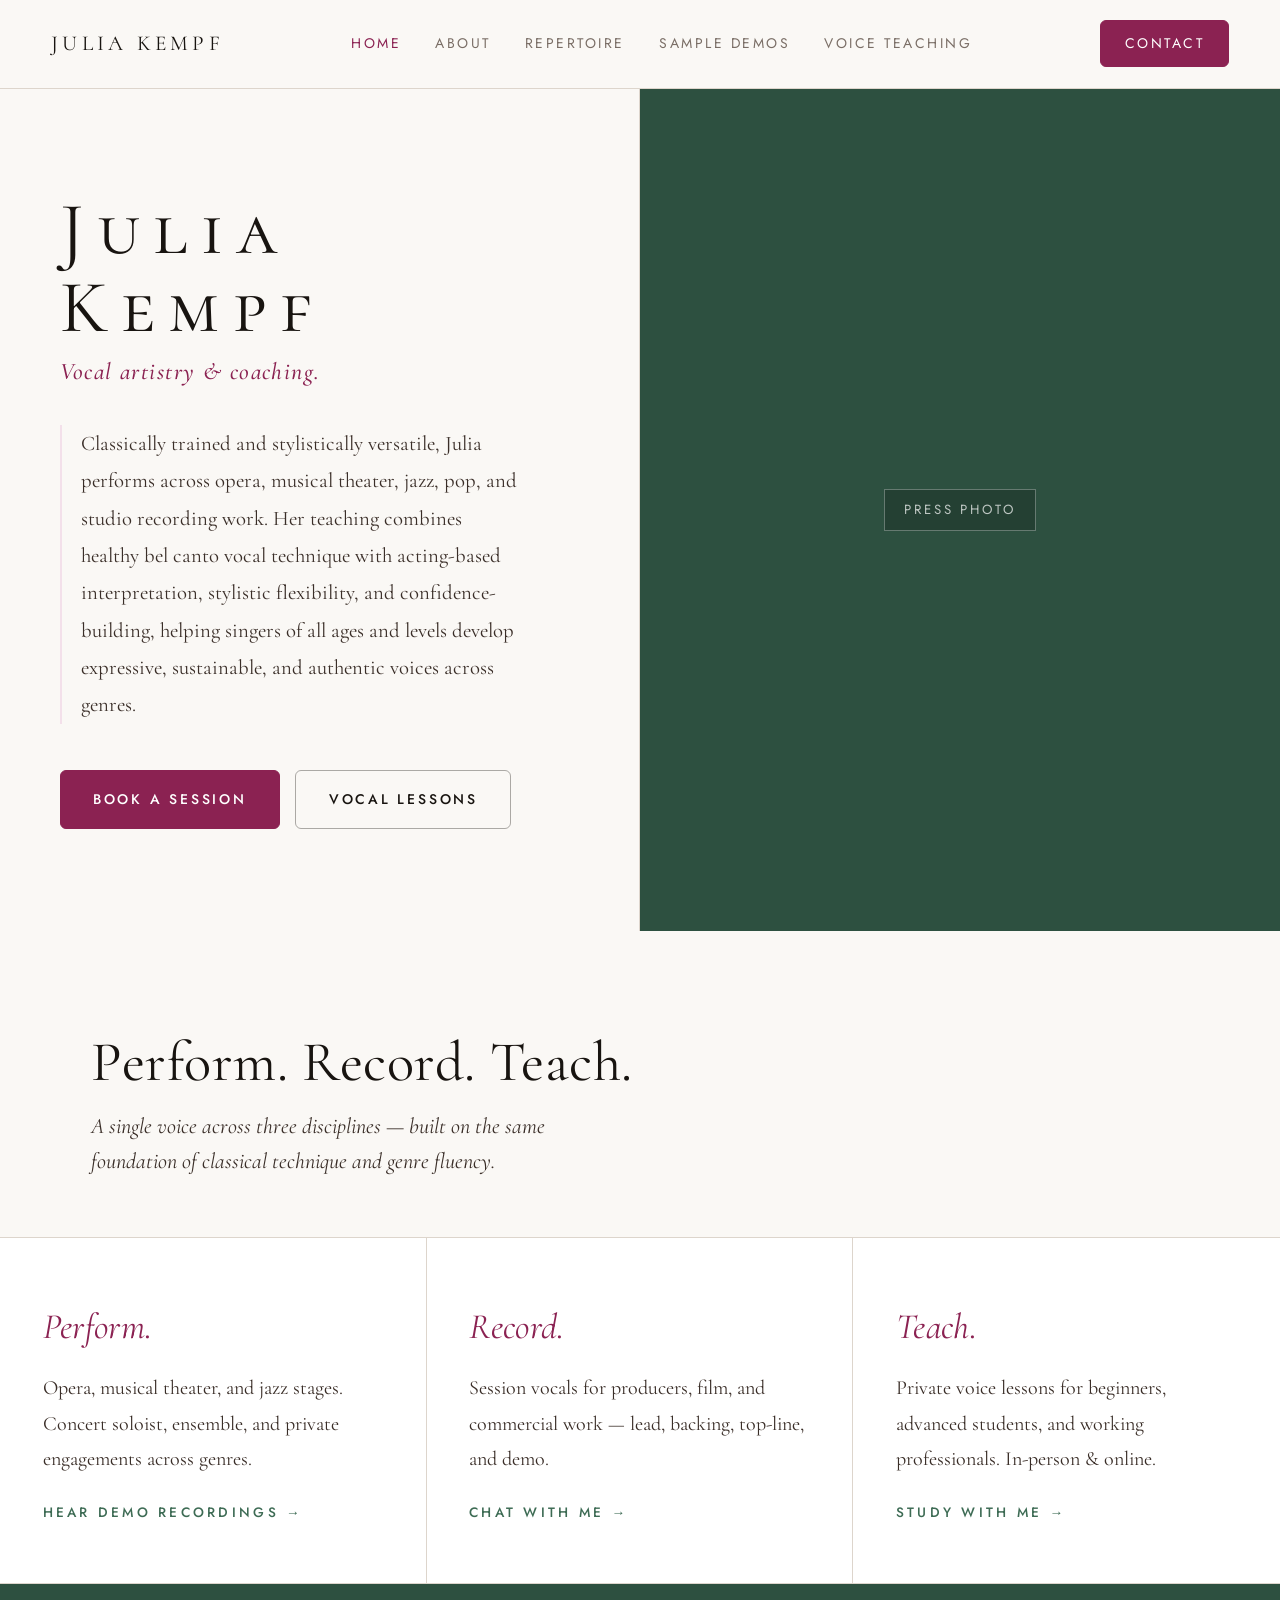
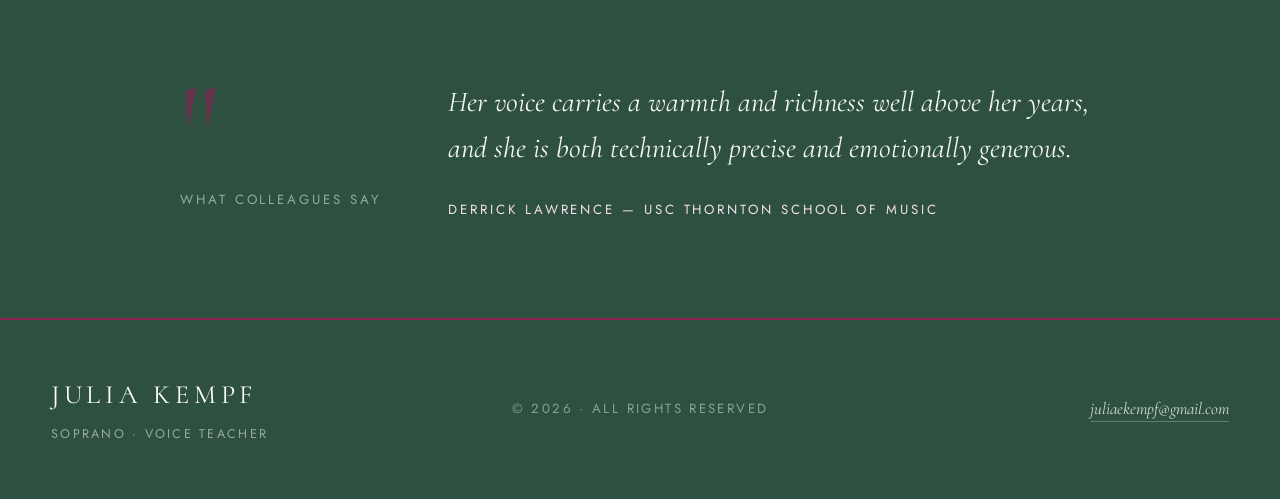
==== index.html @ 900e823c "Initial commit: Julia Kempf site Static HTML site for Julia Kempf (soprano & voice teacher). - 7 pag" ====
<!doctype html>
<html lang="en">
<head>
<meta charset="utf-8" />
<meta name="viewport" content="width=device-width,initial-scale=1" />
<title>Julia Kempf — Soprano &amp; Voice Teacher</title>
<link rel="preconnect" href="https://fonts.googleapis.com">
<link rel="preconnect" href="https://fonts.gstatic.com" crossorigin>
<link href="https://fonts.googleapis.com/css2?family=Cormorant+Garamond:ital,wght@0,300;0,400;0,500;1,300;1,400;1,500&family=Cormorant+SC:wght@300;400;500&family=Jost:wght@200;300;400&display=swap" rel="stylesheet">
<link rel="stylesheet" href="styles.css">
</head>
<body>

<nav class="top">
  <a class="mark" href="index.html">Julia Kempf</a>
  <ul>
    <li><a href="index.html" class="active">Home</a></li>
    <li><a href="about.html">About</a></li>
    <li><a href="repertoire.html">Repertoire</a></li>
    <li><a href="demos.html">Sample demos</a></li>
    <li><a href="teaching.html">Voice Teaching</a></li>
  </ul>
  <a class="cta" href="contact.html">Contact</a>
</nav>

<section class="hero" style="padding:0">
  <div class="words">
    <h1>Julia Kempf</h1>
    <div class="subrole">Vocal artistry &amp; coaching.</div>
    <p class="lede">Classically trained and stylistically versatile, Julia performs across opera, musical theater, jazz, pop, and studio recording work. Her teaching combines healthy bel canto vocal technique with acting-based interpretation, stylistic flexibility, and confidence-building, helping singers of all ages and levels develop expressive, sustainable, and authentic voices across genres.</p>
    <div class="hero-ctas">
      <a href="contact.html" class="btn solid">Book a Session</a>
      <a href="teaching.html" class="btn ghost">Vocal Lessons</a>
    </div>
  </div>
  <div class="photo"><span class="label">Press photo</span></div>
</section>

<section class="services">
  <div class="section-head">
    <h2>Perform. Record. Teach.</h2>
    <p class="section-sub">A single voice across three disciplines — built on the same foundation of classical technique and genre fluency.</p>
  </div>
  <div class="grid">
    <a class="col" href="demos.html">
      <div>
        <h3><em>Perform.</em></h3>
        <p>Opera, musical theater, and jazz stages. Concert soloist, ensemble, and private engagements across genres.</p>
      </div>
      <span class="more">Hear demo recordings →</span>
    </a>
    <a class="col" href="contact.html">
      <div>
        <h3><em>Record.</em></h3>
        <p>Session vocals for producers, film, and commercial work — lead, backing, top-line, and demo.</p>
      </div>
      <span class="more">Chat with me →</span>
    </a>
    <a class="col" href="teaching.html">
      <div>
        <h3><em>Teach.</em></h3>
        <p>Private voice lessons for beginners, advanced students, and working professionals. In-person &amp; online.</p>
      </div>
      <span class="more">Study with me →</span>
    </a>
  </div>
</section>

<section class="quote-band">
  <div class="inner">
    <div><div class="mark">"</div><div class="attr-lbl">What colleagues say</div></div>
    <div>
      <blockquote>Her voice carries a warmth and richness well above her years, and she is both technically precise and emotionally generous.</blockquote>
      <cite>Derrick Lawrence — USC Thornton School of Music</cite>
    </div>
  </div>
</section>

<footer class="site">
  <div>
    <div class="f-logo">Julia Kempf</div>
    <div class="f-tag">Soprano · Voice Teacher</div>
  </div>
  <div class="f-center">© 2026 · All Rights Reserved</div>
  <div class="f-right">
    <a href="mailto:juliaekempf@gmail.com">juliaekempf@gmail.com</a>
  </div>
</footer>

</body>
</html>
---- styles.css ----
/* ═══════════════════════════════════════════════════════════
   Julia Kempf — shared stylesheet
   Palette: warm cream + wine magenta + forest green
   Fonts:   Cormorant Garamond + Cormorant SC + Jost
   ═══════════════════════════════════════════════════════════ */
:root{
  --cream:        #FAF8F5;
  --cream-warm:   #F3EDE6;
  --cream-deep:   #EBE2D8;
  --ink:          #181410;
  --ink-soft:     #3A2E28;
  --muted:        #7A6E66;
  --border:       #DDD5CC;
  --magenta:      #8B2252;
  --magenta-dk:   #6A1840;
  --magenta-pale: #F3E0EA;
  --green:        #2D5040;
  --green-mid:    #3D6B54;
  --green-light:  #4E8A6A;
  --green-pale:   #E0EDE6;
  --serif:    'Cormorant Garamond', Georgia, serif;
  --serif-sc: 'Cormorant SC', Georgia, serif;
  --sans:     'Jost', sans-serif;
}
*{box-sizing:border-box;margin:0;padding:0}
html{scroll-behavior:smooth;font-size:17px}
html,body{
  background:var(--cream);color:var(--ink);
  font-family:var(--serif);font-weight:400;
  line-height:1.65;-webkit-font-smoothing:antialiased;
}
a{color:inherit;text-decoration:none}
img{max-width:100%;display:block}

/* ─── NAV ─── */
nav.top{
  position:sticky;top:0;z-index:20;
  display:flex;align-items:center;justify-content:space-between;
  padding:1.2rem 3rem;
  background:rgba(250,248,245,.97);backdrop-filter:blur(10px);
  border-bottom:1px solid var(--border);
}
nav.top .mark{
  font-family:var(--serif-sc);font-size:1.25rem;color:var(--ink);
  letter-spacing:.2em;font-weight:400;text-transform:uppercase;
}
nav.top ul{
  display:flex;gap:2rem;list-style:none;
  font-family:var(--sans);font-size:.82rem;letter-spacing:.18em;
  text-transform:uppercase;color:var(--muted);font-weight:400;
}
nav.top a{transition:color .2s}
nav.top a:hover,nav.top a.active{color:var(--magenta)}
nav.top .cta{
  color:#fff;background:var(--magenta);border:1px solid var(--magenta);
  padding:.65rem 1.4rem;border-radius:6px;transition:all .2s;
  font-family:var(--sans);font-size:.82rem;letter-spacing:.18em;
  text-transform:uppercase;font-weight:400;
}
nav.top .cta:hover{background:var(--magenta-dk);border-color:var(--magenta-dk)}

/* ─── SHARED ─── */
section{padding:6rem 3rem;scroll-margin-top:68px}
.section-head{margin-bottom:3.5rem;max-width:1100px}
.kicker{
  font-family:var(--sans);
  font-size:.8rem;letter-spacing:.28em;text-transform:uppercase;
  color:var(--green-mid);font-weight:500;margin-bottom:1.4rem;
  display:flex;align-items:center;gap:.85rem;
}
.kicker::before{content:"";width:32px;height:1px;background:var(--green-mid)}
h2{
  font-family:var(--serif);font-weight:400;
  font-size:clamp(2.4rem,4.4vw,3.5rem);line-height:1.05;letter-spacing:.01em;
  color:var(--ink);margin-bottom:1rem;
}
h2 em{font-style:italic;color:var(--magenta)}
.section-sub{
  font-family:var(--serif);font-style:italic;font-weight:400;
  font-size:1.3rem;color:var(--ink-soft);max-width:52ch;line-height:1.55;
}

.btn{
  display:inline-block;padding:1rem 1.9rem;
  font-family:var(--sans);font-size:.82rem;letter-spacing:.2em;
  text-transform:uppercase;font-weight:500;
  border-radius:6px;transition:all .2s;cursor:pointer;border:1px solid transparent;
}
.btn.solid{background:var(--magenta);color:#fff;border-color:var(--magenta)}
.btn.solid:hover{background:var(--magenta-dk);border-color:var(--magenta-dk)}
.btn.ghost{background:transparent;color:var(--ink);border-color:rgba(24,20,16,.35)}
.btn.ghost:hover{background:var(--ink);color:#fff;border-color:var(--ink)}
.btn.green{background:var(--green);color:#fff;border-color:var(--green)}
.btn.green:hover{background:var(--green-mid);border-color:var(--green-mid)}

/* ─── PAGE HEADER (sub-pages) ─── */
.page-header{
  padding:5rem 3rem 3.5rem;border-bottom:1px solid var(--border);
  background:var(--cream);
}
.page-header .inner{max-width:1200px;margin:0 auto}
.page-header.dark{
  background:var(--green);color:#fff;border-bottom:none;
}
.page-header.dark h2{color:#fff}
.page-header.dark h2 em{color:var(--magenta-pale)}
.page-header.dark .section-sub{color:rgba(255,255,255,.78)}
.page-header.dark .kicker{color:rgba(255,255,255,.7)}
.page-header.dark .kicker::before{background:rgba(255,255,255,.7)}

/* ─── HERO ─── */
.hero{
  min-height:calc(100vh - 64px);
  display:grid;grid-template-columns:1fr 1fr;padding:0;
}
.hero .words{
  padding:6rem 4.5rem 6rem 3.5rem;
  display:flex;flex-direction:column;justify-content:center;
  border-right:1px solid var(--border);
}
.words .kicker{color:var(--green-mid)}
.words .kicker::before{background:var(--green-mid)}
.words h1{
  font-family:var(--serif-sc);font-weight:400;
  font-size:clamp(3.2rem,5.8vw,5.5rem);line-height:1.05;
  letter-spacing:.18em;margin-bottom:.3rem;color:var(--ink);
}
.words .subrole{
  font-family:var(--serif);font-size:1.4rem;font-weight:500;
  color:var(--magenta);margin-bottom:2rem;font-style:italic;letter-spacing:.06em;
}
.words .lede{
  font-family:var(--serif);font-size:1.22rem;font-weight:400;
  color:var(--ink-soft);max-width:46ch;line-height:1.8;
  margin-bottom:2.75rem;
  padding-left:1.15rem;border-left:2px solid var(--magenta-pale);
}
.hero-ctas{display:flex;gap:.9rem;flex-wrap:wrap}
.hero .photo{
  position:relative;overflow:hidden;background:var(--green);
  display:flex;align-items:center;justify-content:center;
}
.hero .photo img{
  width:100%;height:100%;object-fit:cover;object-position:center top;display:block;
}
.hero .photo .label{
  font-family:var(--sans);font-size:.78rem;letter-spacing:.22em;
  text-transform:uppercase;font-weight:400;
  color:rgba(255,255,255,.7);padding:.55rem 1.1rem;
  border:1px solid rgba(255,255,255,.3);background:rgba(0,0,0,.2);
}

/* ─── SERVICES TEASER (home) ─── */
.services{padding:6rem 0 0;border-bottom:1px solid var(--border);background:var(--cream)}
.services .section-head{padding:0 3rem;max-width:1200px;margin-left:auto;margin-right:auto}
.services .grid{
  display:grid;grid-template-columns:repeat(3,1fr);gap:0;
  border-top:1px solid var(--border);background:#fff;
}
.services .col{
  padding:3.5rem 2.5rem;border-right:1px solid var(--border);
  transition:background .2s;cursor:pointer;
  display:flex;flex-direction:column;justify-content:space-between;min-height:240px;
}
.services .col:last-child{border-right:none}
.services .col:hover{background:var(--cream-warm)}
.services .col h3{
  font-family:var(--serif);font-size:2.1rem;color:var(--ink);
  margin-bottom:.8rem;font-weight:400;letter-spacing:.01em;
}
.services .col h3 em{font-style:italic;color:var(--magenta)}
.services .col p{
  font-family:var(--serif);font-size:1.18rem;font-weight:400;
  color:var(--ink-soft);line-height:1.75;margin-bottom:1.5rem;max-width:36ch;
}
.services .col .more{
  font-family:var(--sans);font-size:.8rem;letter-spacing:.24em;font-weight:500;
  text-transform:uppercase;color:var(--green-mid);
}

/* ─── QUOTE BAND (home) ─── */
.quote-band{
  background:var(--green);padding:5.5rem 3rem;
  border-top:1px solid rgba(45,80,64,.2);
  border-bottom:1px solid rgba(45,80,64,.2);
}
.quote-band .inner{
  max-width:920px;margin:0 auto;
  display:grid;grid-template-columns:auto 1fr;gap:4rem;align-items:center;
}
.quote-band .mark{
  font-family:var(--serif);font-size:8rem;line-height:.6;
  color:var(--magenta);opacity:.6;font-weight:400;
}
.quote-band .attr-lbl{
  font-family:var(--sans);font-size:.78rem;letter-spacing:.22em;
  text-transform:uppercase;color:rgba(255,255,255,.5);
  margin-top:1rem;font-weight:400;
}
.quote-band blockquote{
  font-family:var(--serif);font-style:italic;font-size:1.7rem;font-weight:400;
  line-height:1.6;color:rgba(255,255,255,.95);margin-bottom:1.4rem;
}
.quote-band cite{
  font-family:var(--sans);font-size:.78rem;letter-spacing:.22em;font-weight:400;
  text-transform:uppercase;color:var(--magenta-pale);font-style:normal;
}

/* ─── ABOUT ─── */
.about{background:var(--cream)}
.about .grid{
  display:grid;grid-template-columns:1fr 1.35fr;gap:5rem;
  align-items:start;max-width:1200px;margin:0 auto;
}
.about .portrait{
  aspect-ratio:3/4;overflow:hidden;border:1px solid var(--border);
  background:linear-gradient(180deg, var(--green) 0%, var(--magenta) 100%);
  position:relative;display:flex;align-items:center;justify-content:center;
}
.about .portrait img{width:100%;height:100%;object-fit:cover;object-position:center top}
.about .portrait .ph{
  font-family:var(--sans);font-size:.78rem;letter-spacing:.22em;text-transform:uppercase;
  color:rgba(255,255,255,.78);padding:.55rem 1.1rem;font-weight:400;
  border:1px solid rgba(255,255,255,.32);background:rgba(0,0,0,.18);
}
.about .bio p{
  font-family:var(--serif);font-size:1.25rem;font-weight:400;
  color:var(--ink-soft);margin-bottom:1.4rem;max-width:56ch;line-height:1.8;
}
.about .bio p em{font-style:italic;color:var(--ink-soft)}
.about .bio p:first-of-type::first-letter{
  font-family:var(--serif-sc);font-size:4rem;font-weight:400;line-height:.9;
  float:left;margin:.1em .14em -.05em 0;color:var(--magenta);
}
.credits{
  margin-top:2.2rem;padding-top:2rem;border-top:1px solid var(--border);
  display:grid;grid-template-columns:1fr 1fr;gap:1.2rem 2rem;
}
.credits div strong{
  display:block;font-family:var(--sans);font-size:.74rem;font-weight:500;
  letter-spacing:.22em;text-transform:uppercase;color:var(--green-mid);margin-bottom:.4rem;
}
.credits div{
  font-family:var(--serif);font-size:1.15rem;font-weight:400;color:var(--ink);line-height:1.6;
}

/* ─── REPERTOIRE (resume / document style) ─── */
.rep{
  background:var(--cream-warm);
  border-top:1px solid var(--border);
  border-bottom:1px solid var(--border);
}
.rep .resume{
  max-width:760px;margin:0 auto;
}
.rep-section{margin-bottom:3.5rem}
.rep-section:last-child{margin-bottom:0}
.rep-section h3{
  font-family:var(--serif-sc);font-size:1.2rem;letter-spacing:.22em;
  font-weight:400;text-transform:uppercase;color:var(--magenta);
  padding-bottom:.85rem;margin-bottom:1.4rem;
  border-bottom:1px solid var(--magenta-pale);
}
.rep-section ul{list-style:none}
.rep-section li{
  display:flex;justify-content:space-between;align-items:baseline;
  gap:2rem;padding:.55rem 0;
  font-family:var(--serif);font-weight:400;
}
.rep-section li strong{
  font-weight:500;color:var(--ink);font-size:1.2rem;letter-spacing:.005em;
}
.rep-section li em{
  font-style:italic;color:var(--muted);font-size:1.08rem;
  text-align:right;font-weight:400;
}

/* ─── LISTEN ─── */
.listen{background:#fff}
.listen .section-head{text-align:center;margin-left:auto;margin-right:auto}
.listen .section-head .kicker{justify-content:center}
.listen .section-head .kicker::before,
.listen .section-head .kicker::after{content:"";width:32px;height:1px;background:var(--green-mid)}
.listen .section-sub{margin-left:auto;margin-right:auto;text-align:center}
.demo-grid{
  display:grid;grid-template-columns:repeat(3,1fr);gap:1.5rem;
  max-width:1200px;margin:0 auto;
}
.demo{
  background:var(--cream);border:1px solid var(--border);
  transition:all .3s;display:flex;flex-direction:column;overflow:hidden;
}
.demo:hover{
  border-color:var(--magenta);transform:translateY(-3px);
  box-shadow:0 8px 32px rgba(139,34,82,.1);
}
.demo .thumb{
  aspect-ratio:16/10;position:relative;
  display:flex;align-items:center;justify-content:center;
}
.demo .thumb.t-opera   {background:linear-gradient(135deg,#2D1020 0%,#6B1840 100%)}
.demo .thumb.t-orat    {background:linear-gradient(135deg,#1A2D20 0%,#2D5040 100%)}
.demo .thumb.t-lieder  {background:linear-gradient(135deg,#2A1828 0%,#5A2248 100%)}
.demo .thumb.t-mt      {background:linear-gradient(135deg,#1E2C20 0%,#3D6B54 100%)}
.demo .thumb.t-jazz    {background:linear-gradient(135deg,#28101C 0%,#582038 100%)}
.demo .thumb.t-sacred  {background:linear-gradient(135deg,#162418 0%,#2D5040 100%)}
.demo .thumb.t-pop     {background:linear-gradient(135deg,#3A1830 0%,#8B2252 100%)}
.demo .thumb.t-session {background:linear-gradient(135deg,#1F2A22 0%,#4E8A6A 100%)}
.demo .play{
  width:56px;height:56px;border-radius:50%;background:var(--magenta);
  display:flex;align-items:center;justify-content:center;
  transition:transform .25s,background .2s;
}
.demo:hover .play{transform:scale(1.08);background:var(--magenta-dk)}
.demo .play::after{
  content:"";width:0;height:0;border-style:solid;
  border-width:8px 0 8px 13px;
  border-color:transparent transparent transparent #fff;margin-left:3px;
}
.demo .info{padding:1.35rem 1.5rem;border-top:1px solid var(--border)}
.demo .genre{
  font-family:var(--sans);font-size:.72rem;letter-spacing:.26em;font-weight:500;
  text-transform:uppercase;color:var(--green-mid);margin-bottom:.5rem;
}
.demo .title{
  font-family:var(--serif);font-size:1.28rem;font-weight:400;
  color:var(--ink);margin-bottom:.25rem;line-height:1.25;
}
.demo .meta{
  font-family:var(--serif);font-style:italic;font-weight:400;
  font-size:1rem;color:var(--muted);
}
.demo audio{width:100%;margin-top:.75rem;accent-color:var(--magenta)}

/* ─── TEACHING ─── */
.teaching{background:var(--magenta-pale);border-top:1px solid rgba(139,34,82,.12)}
.teaching .kicker{color:var(--magenta)}
.teaching .kicker::before{background:var(--magenta)}
.teaching h2 em{color:var(--green)}
.teaching .grid{
  display:grid;grid-template-columns:1.2fr 1fr;gap:4rem;
  align-items:start;max-width:1200px;margin:0 auto;
}
.teaching p{
  font-family:var(--serif);font-size:1.22rem;font-weight:400;
  color:var(--ink-soft);line-height:1.8;margin-bottom:1.3rem;max-width:52ch;
}
.teaching .bullets{list-style:none;margin:1.6rem 0 2.2rem;max-width:48ch}
.teaching .bullets li{
  padding:.85rem 0;border-top:1px solid rgba(139,34,82,.15);
  font-family:var(--serif);font-size:1.15rem;font-weight:400;
  color:var(--ink-soft);display:flex;align-items:baseline;gap:.85rem;
}
.teaching .bullets li:last-child{border-bottom:1px solid rgba(139,34,82,.15)}
.teaching .bullets li::before{content:"—";color:var(--magenta);flex-shrink:0}
.teaching .card{
  background:#fff;border:none;padding:2.5rem 2.3rem;
  border-radius:14px;
  box-shadow:0 6px 32px rgba(139,34,82,.08);
}
.teaching .card .row{
  display:block;padding:0 0 1.5rem 0;border:none;
}
.teaching .card .row:last-child{padding-bottom:0;border:none}
.teaching .card .row strong{
  display:block;
  font-family:var(--serif);font-style:italic;font-weight:400;
  font-size:1rem;letter-spacing:.02em;text-transform:none;
  color:var(--magenta);margin-bottom:.3rem;min-width:0;padding:0;
}
.teaching .card .row span{
  font-family:var(--serif);font-size:1.2rem;font-weight:400;
  color:var(--ink);line-height:1.5;
}
.teaching .card .row span.hi{color:var(--green);font-weight:500;font-style:italic}

.page-header.dark + .teaching{border-top:none}

/* ─── CONTACT ─── */
.contact{background:var(--cream)}
.contact .grid{
  display:grid;grid-template-columns:1.4fr 1fr;gap:5rem;
  max-width:1200px;margin:0 auto;
}
.contact form{display:flex;flex-direction:column;gap:1.3rem}
.contact .form-row{display:flex;flex-direction:column}
.contact label{
  font-family:var(--sans);font-size:.74rem;letter-spacing:.24em;font-weight:500;
  text-transform:uppercase;color:var(--muted);margin-bottom:.55rem;
}
.contact input,.contact select,.contact textarea{
  font-family:var(--serif);font-size:1.15rem;font-weight:400;color:var(--ink);
  padding:.95rem 1.1rem;background:#fff;border:1px solid var(--border);
  outline:none;transition:border-color .2s;
}
.contact input:focus,.contact select:focus,.contact textarea:focus{border-color:var(--magenta)}
.contact textarea{min-height:140px;resize:vertical;font-family:var(--serif)}
.contact button{margin-top:.9rem;align-self:flex-start;cursor:pointer}
.contact .details{padding-left:2.5rem;border-left:1px solid var(--border)}
.contact .details .block{margin-bottom:2.2rem}
.contact .details .block strong{
  display:block;font-family:var(--sans);font-size:.74rem;font-weight:500;
  letter-spacing:.22em;text-transform:uppercase;color:var(--green-mid);margin-bottom:.55rem;
}
.contact .details .block span{
  font-family:var(--serif);font-size:1.2rem;font-weight:400;color:var(--ink);line-height:1.6;
}
.contact .details .block a{
  color:var(--ink);border-bottom:1px solid var(--border);
  padding-bottom:2px;transition:all .2s;
}
.contact .details .block a:hover{color:var(--magenta);border-color:var(--magenta)}
.contact .socials{display:flex;flex-direction:column;gap:.7rem}
.contact .socials a{
  font-family:var(--sans);font-size:.82rem;font-weight:400;letter-spacing:.16em;
  text-transform:uppercase;color:var(--ink-soft);transition:color .2s;border:none;padding:0;
}
.contact .socials a:hover{color:var(--green)}

/* ─── FOOTER ─── */
footer.site{
  background:var(--green);color:rgba(255,255,255,.65);
  padding:3.2rem 3rem;display:grid;grid-template-columns:1fr 1fr 1fr;
  gap:2rem;align-items:center;
  border-top:2px solid var(--magenta);
}
footer.site .f-logo{
  font-family:var(--serif-sc);font-size:1.55rem;color:#fff;
  font-weight:400;letter-spacing:.18em;text-transform:uppercase;
}
footer.site .f-tag{
  font-family:var(--sans);font-size:.74rem;font-weight:400;letter-spacing:.18em;
  text-transform:uppercase;color:rgba(255,255,255,.5);margin-top:.4rem;
}
footer.site .f-center{
  font-family:var(--sans);font-weight:400;
  text-align:center;font-size:.78rem;letter-spacing:.18em;
  text-transform:uppercase;color:rgba(255,255,255,.45);
}
footer.site .f-right{text-align:right;font-size:1rem}
footer.site .f-right a{
  border-bottom:1px solid rgba(255,255,255,.25);padding-bottom:2px;
  transition:all .2s;color:rgba(255,255,255,.8);
  font-family:var(--serif);font-style:italic;
}
footer.site .f-right a:hover{color:#fff;border-color:#fff}

/* ─── RESPONSIVE ─── */
@media(max-width:960px){
  html{font-size:16px}
  nav.top{padding:1rem 1.25rem}
  nav.top ul{display:none}
  section{padding:4rem 1.5rem}
  .page-header{padding:3rem 1.5rem 2rem}
  .hero{grid-template-columns:1fr;min-height:auto}
  .hero .words{padding:3.5rem 1.5rem;border-right:none;border-bottom:1px solid var(--border)}
  .hero .photo{aspect-ratio:4/5}
  .services .grid{grid-template-columns:1fr}
  .services .col{border-right:none;border-bottom:1px solid var(--border)}
  .services .col:last-child{border-bottom:none}
  .quote-band .inner{grid-template-columns:1fr;gap:1rem;text-align:center}
  .about .grid,.teaching .grid,.contact .grid{grid-template-columns:1fr;gap:2.5rem}
  .rep-section li{flex-direction:column;align-items:flex-start;gap:.1rem}
  .rep-section li em{text-align:left}
  .demo-grid{grid-template-columns:1fr}
  .contact .details{padding-left:0;border-left:none;padding-top:2rem;border-top:1px solid var(--border)}
  footer.site{grid-template-columns:1fr;text-align:center;gap:1rem}
  footer.site .f-right{text-align:center}
}
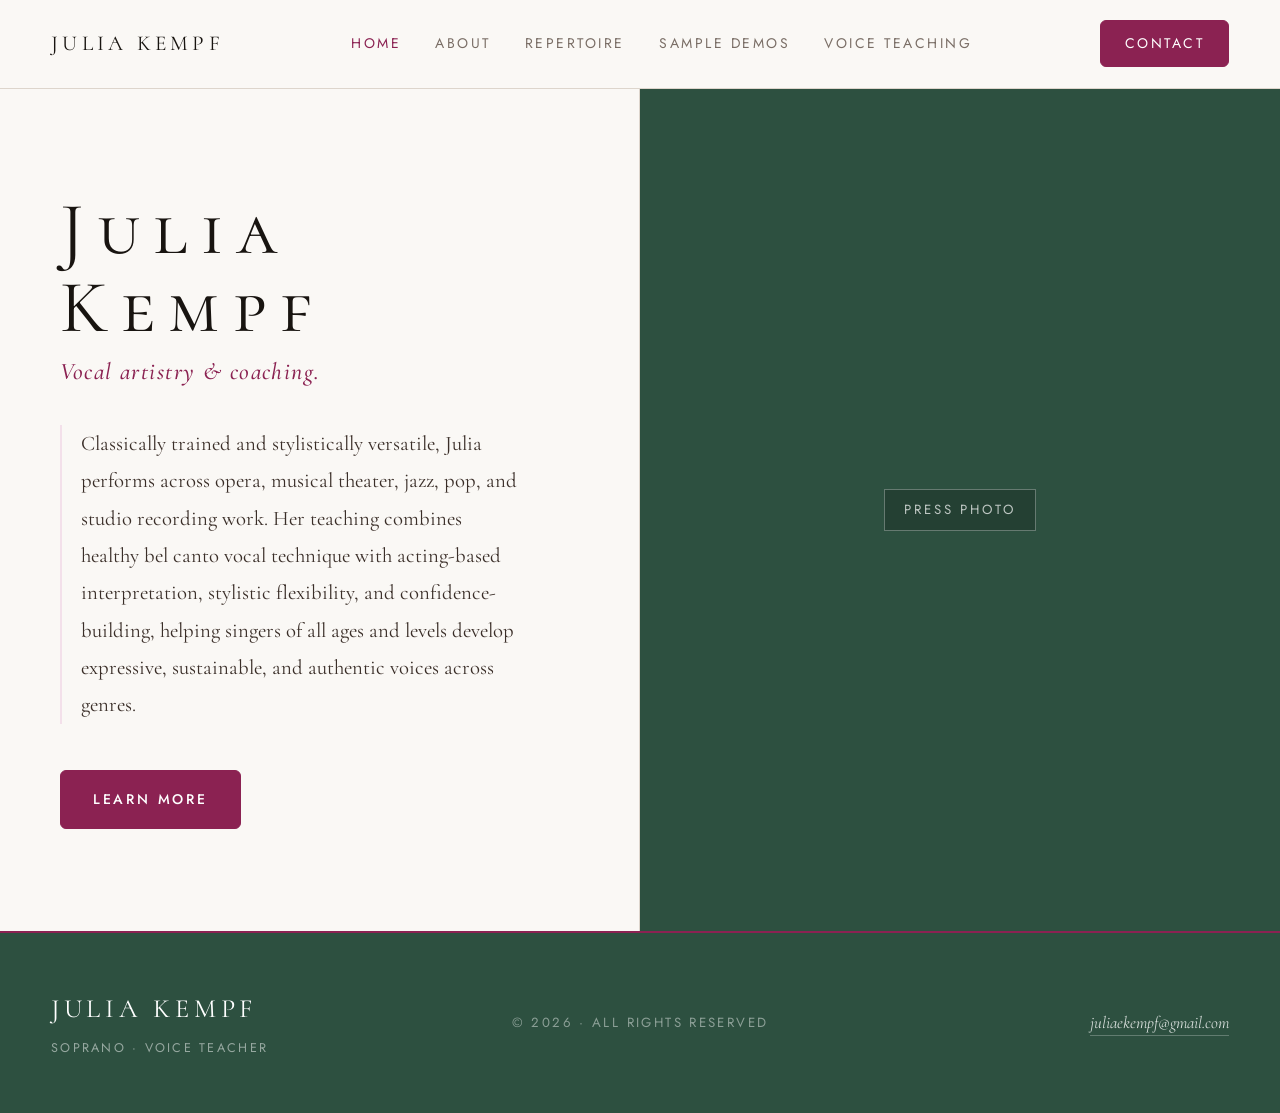
==== commit c67679b1: "Simplify home; switch Repertoire to PDF embeds - Home: remove Perform/Record/Teach services section " ====
--- a/index.html
+++ b/index.html
@@ -29,51 +29,10 @@
     <div class="subrole">Vocal artistry &amp; coaching.</div>
     <p class="lede">Classically trained and stylistically versatile, Julia performs across opera, musical theater, jazz, pop, and studio recording work. Her teaching combines healthy bel canto vocal technique with acting-based interpretation, stylistic flexibility, and confidence-building, helping singers of all ages and levels develop expressive, sustainable, and authentic voices across genres.</p>
     <div class="hero-ctas">
-      <a href="contact.html" class="btn solid">Book a Session</a>
-      <a href="teaching.html" class="btn ghost">Vocal Lessons</a>
+      <a href="about.html" class="btn solid">Learn more</a>
     </div>
   </div>
   <div class="photo"><span class="label">Press photo</span></div>
-</section>
-
-<section class="services">
-  <div class="section-head">
-    <h2>Perform. Record. Teach.</h2>
-    <p class="section-sub">A single voice across three disciplines — built on the same foundation of classical technique and genre fluency.</p>
-  </div>
-  <div class="grid">
-    <a class="col" href="demos.html">
-      <div>
-        <h3><em>Perform.</em></h3>
-        <p>Opera, musical theater, and jazz stages. Concert soloist, ensemble, and private engagements across genres.</p>
-      </div>
-      <span class="more">Hear demo recordings →</span>
-    </a>
-    <a class="col" href="contact.html">
-      <div>
-        <h3><em>Record.</em></h3>
-        <p>Session vocals for producers, film, and commercial work — lead, backing, top-line, and demo.</p>
-      </div>
-      <span class="more">Chat with me →</span>
-    </a>
-    <a class="col" href="teaching.html">
-      <div>
-        <h3><em>Teach.</em></h3>
-        <p>Private voice lessons for beginners, advanced students, and working professionals. In-person &amp; online.</p>
-      </div>
-      <span class="more">Study with me →</span>
-    </a>
-  </div>
-</section>
-
-<section class="quote-band">
-  <div class="inner">
-    <div><div class="mark">"</div><div class="attr-lbl">What colleagues say</div></div>
-    <div>
-      <blockquote>Her voice carries a warmth and richness well above her years, and she is both technically precise and emotionally generous.</blockquote>
-      <cite>Derrick Lawrence — USC Thornton School of Music</cite>
-    </div>
-  </div>
 </section>
 
 <footer class="site">
--- a/styles.css
+++ b/styles.css
@@ -150,61 +150,26 @@
   border:1px solid rgba(255,255,255,.3);background:rgba(0,0,0,.2);
 }
 
-/* ─── SERVICES TEASER (home) ─── */
-.services{padding:6rem 0 0;border-bottom:1px solid var(--border);background:var(--cream)}
-.services .section-head{padding:0 3rem;max-width:1200px;margin-left:auto;margin-right:auto}
-.services .grid{
-  display:grid;grid-template-columns:repeat(3,1fr);gap:0;
-  border-top:1px solid var(--border);background:#fff;
-}
-.services .col{
-  padding:3.5rem 2.5rem;border-right:1px solid var(--border);
-  transition:background .2s;cursor:pointer;
-  display:flex;flex-direction:column;justify-content:space-between;min-height:240px;
-}
-.services .col:last-child{border-right:none}
-.services .col:hover{background:var(--cream-warm)}
-.services .col h3{
-  font-family:var(--serif);font-size:2.1rem;color:var(--ink);
-  margin-bottom:.8rem;font-weight:400;letter-spacing:.01em;
-}
-.services .col h3 em{font-style:italic;color:var(--magenta)}
-.services .col p{
-  font-family:var(--serif);font-size:1.18rem;font-weight:400;
-  color:var(--ink-soft);line-height:1.75;margin-bottom:1.5rem;max-width:36ch;
-}
-.services .col .more{
-  font-family:var(--sans);font-size:.8rem;letter-spacing:.24em;font-weight:500;
-  text-transform:uppercase;color:var(--green-mid);
-}
-
-/* ─── QUOTE BAND (home) ─── */
-.quote-band{
-  background:var(--green);padding:5.5rem 3rem;
-  border-top:1px solid rgba(45,80,64,.2);
-  border-bottom:1px solid rgba(45,80,64,.2);
-}
-.quote-band .inner{
-  max-width:920px;margin:0 auto;
-  display:grid;grid-template-columns:auto 1fr;gap:4rem;align-items:center;
-}
-.quote-band .mark{
-  font-family:var(--serif);font-size:8rem;line-height:.6;
-  color:var(--magenta);opacity:.6;font-weight:400;
-}
-.quote-band .attr-lbl{
-  font-family:var(--sans);font-size:.78rem;letter-spacing:.22em;
-  text-transform:uppercase;color:rgba(255,255,255,.5);
-  margin-top:1rem;font-weight:400;
-}
-.quote-band blockquote{
-  font-family:var(--serif);font-style:italic;font-size:1.7rem;font-weight:400;
-  line-height:1.6;color:rgba(255,255,255,.95);margin-bottom:1.4rem;
-}
-.quote-band cite{
-  font-family:var(--sans);font-size:.78rem;letter-spacing:.22em;font-weight:400;
-  text-transform:uppercase;color:var(--magenta-pale);font-style:normal;
-}
+/* ─── DOCUMENTS (repertoire — PDF embeds) ─── */
+.documents{background:var(--cream);padding:5rem 3rem}
+.documents .inner{max-width:920px;margin:0 auto}
+.doc{margin-bottom:5rem}
+.doc:last-child{margin-bottom:0}
+.doc h3{
+  font-family:var(--serif-sc);font-size:1.3rem;letter-spacing:.22em;
+  text-transform:uppercase;color:var(--magenta);font-weight:400;
+  margin-bottom:1.5rem;padding-bottom:.85rem;
+  border-bottom:1px solid var(--magenta-pale);
+}
+.doc .pdf-frame{
+  width:100%;height:75vh;min-height:600px;
+  border:1px solid var(--border);background:#fff;
+  border-radius:6px;overflow:hidden;
+  box-shadow:0 6px 24px rgba(139,34,82,.08);
+  margin-bottom:1.5rem;
+}
+.doc .pdf-frame iframe{width:100%;height:100%;border:0;display:block}
+.doc .actions{display:flex;gap:.7rem;flex-wrap:wrap}
 
 /* ─── ABOUT ─── */
 .about{background:var(--cream)}
@@ -244,36 +209,6 @@
   font-family:var(--serif);font-size:1.15rem;font-weight:400;color:var(--ink);line-height:1.6;
 }
 
-/* ─── REPERTOIRE (resume / document style) ─── */
-.rep{
-  background:var(--cream-warm);
-  border-top:1px solid var(--border);
-  border-bottom:1px solid var(--border);
-}
-.rep .resume{
-  max-width:760px;margin:0 auto;
-}
-.rep-section{margin-bottom:3.5rem}
-.rep-section:last-child{margin-bottom:0}
-.rep-section h3{
-  font-family:var(--serif-sc);font-size:1.2rem;letter-spacing:.22em;
-  font-weight:400;text-transform:uppercase;color:var(--magenta);
-  padding-bottom:.85rem;margin-bottom:1.4rem;
-  border-bottom:1px solid var(--magenta-pale);
-}
-.rep-section ul{list-style:none}
-.rep-section li{
-  display:flex;justify-content:space-between;align-items:baseline;
-  gap:2rem;padding:.55rem 0;
-  font-family:var(--serif);font-weight:400;
-}
-.rep-section li strong{
-  font-weight:500;color:var(--ink);font-size:1.2rem;letter-spacing:.005em;
-}
-.rep-section li em{
-  font-style:italic;color:var(--muted);font-size:1.08rem;
-  text-align:right;font-weight:400;
-}
 
 /* ─── LISTEN ─── */
 .listen{background:#fff}
@@ -455,13 +390,9 @@
   .hero{grid-template-columns:1fr;min-height:auto}
   .hero .words{padding:3.5rem 1.5rem;border-right:none;border-bottom:1px solid var(--border)}
   .hero .photo{aspect-ratio:4/5}
-  .services .grid{grid-template-columns:1fr}
-  .services .col{border-right:none;border-bottom:1px solid var(--border)}
-  .services .col:last-child{border-bottom:none}
-  .quote-band .inner{grid-template-columns:1fr;gap:1rem;text-align:center}
   .about .grid,.teaching .grid,.contact .grid{grid-template-columns:1fr;gap:2.5rem}
-  .rep-section li{flex-direction:column;align-items:flex-start;gap:.1rem}
-  .rep-section li em{text-align:left}
+  .documents{padding:3rem 1.5rem}
+  .doc .pdf-frame{height:60vh;min-height:480px}
   .demo-grid{grid-template-columns:1fr}
   .contact .details{padding-left:0;border-left:none;padding-top:2rem;border-top:1px solid var(--border)}
   footer.site{grid-template-columns:1fr;text-align:center;gap:1rem}
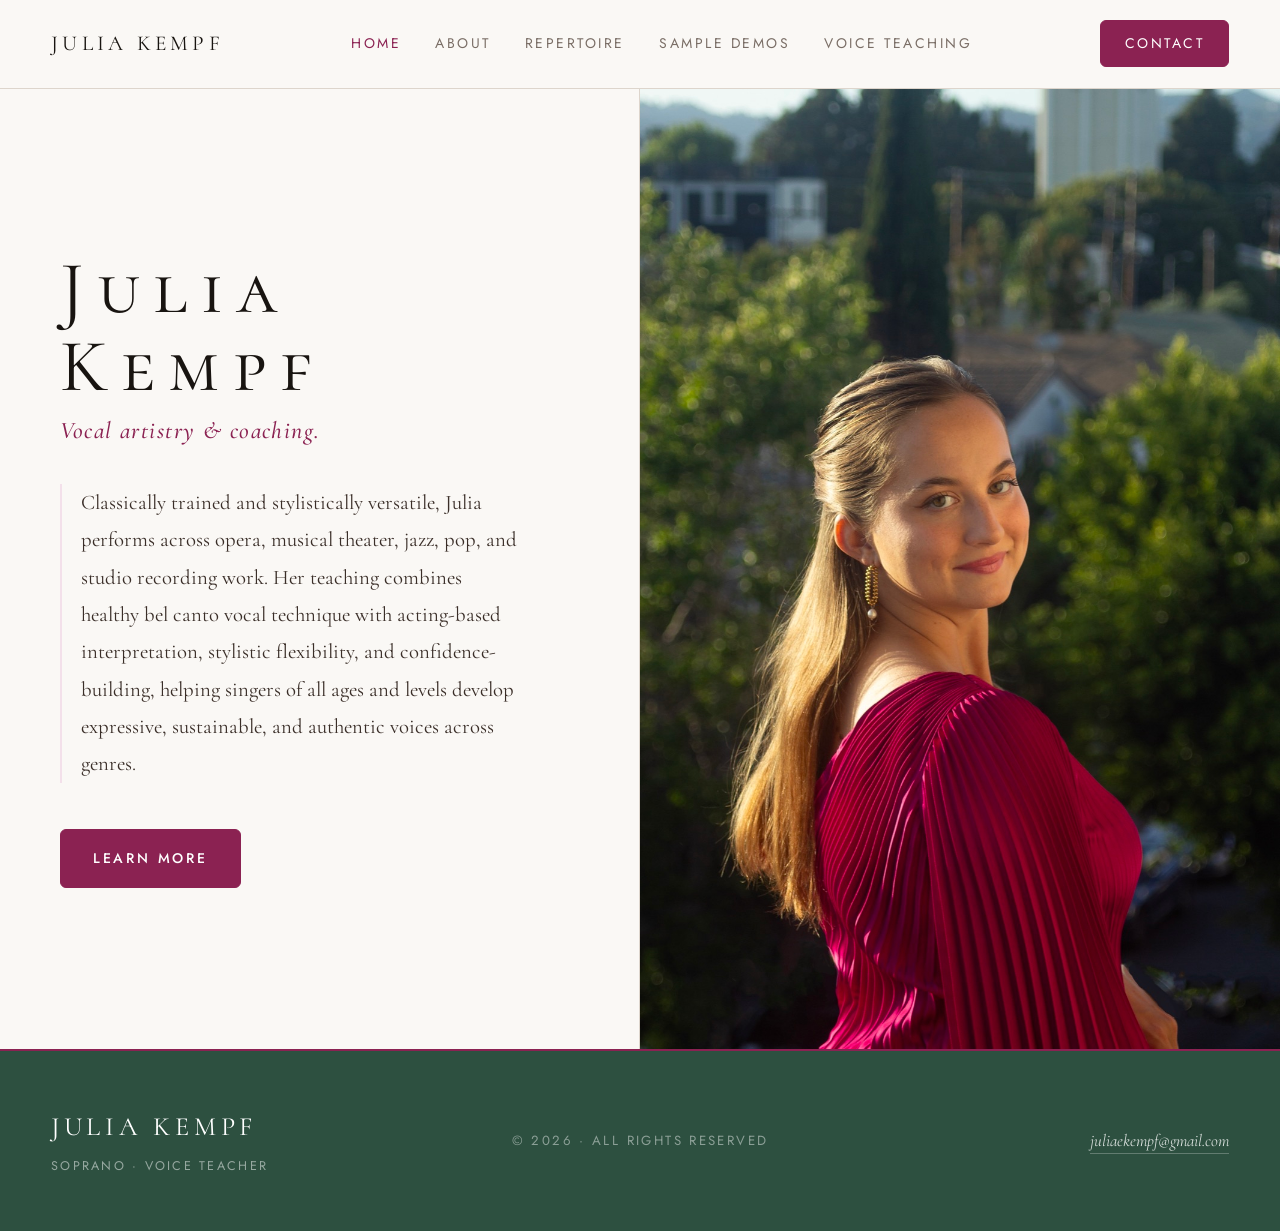
==== commit c71dc4bd: "Add Julia's headshot to home and About pages - Compressed from 5.9MB → 310KB (1066×1600, 82% quality" ====
--- a/index.html
+++ b/index.html
@@ -32,7 +32,7 @@
       <a href="about.html" class="btn solid">Learn more</a>
     </div>
   </div>
-  <div class="photo"><span class="label">Press photo</span></div>
+  <div class="photo"><img src="img/julia-headshot.jpg" alt="Julia Kempf"></div>
 </section>
 
 <footer class="site">
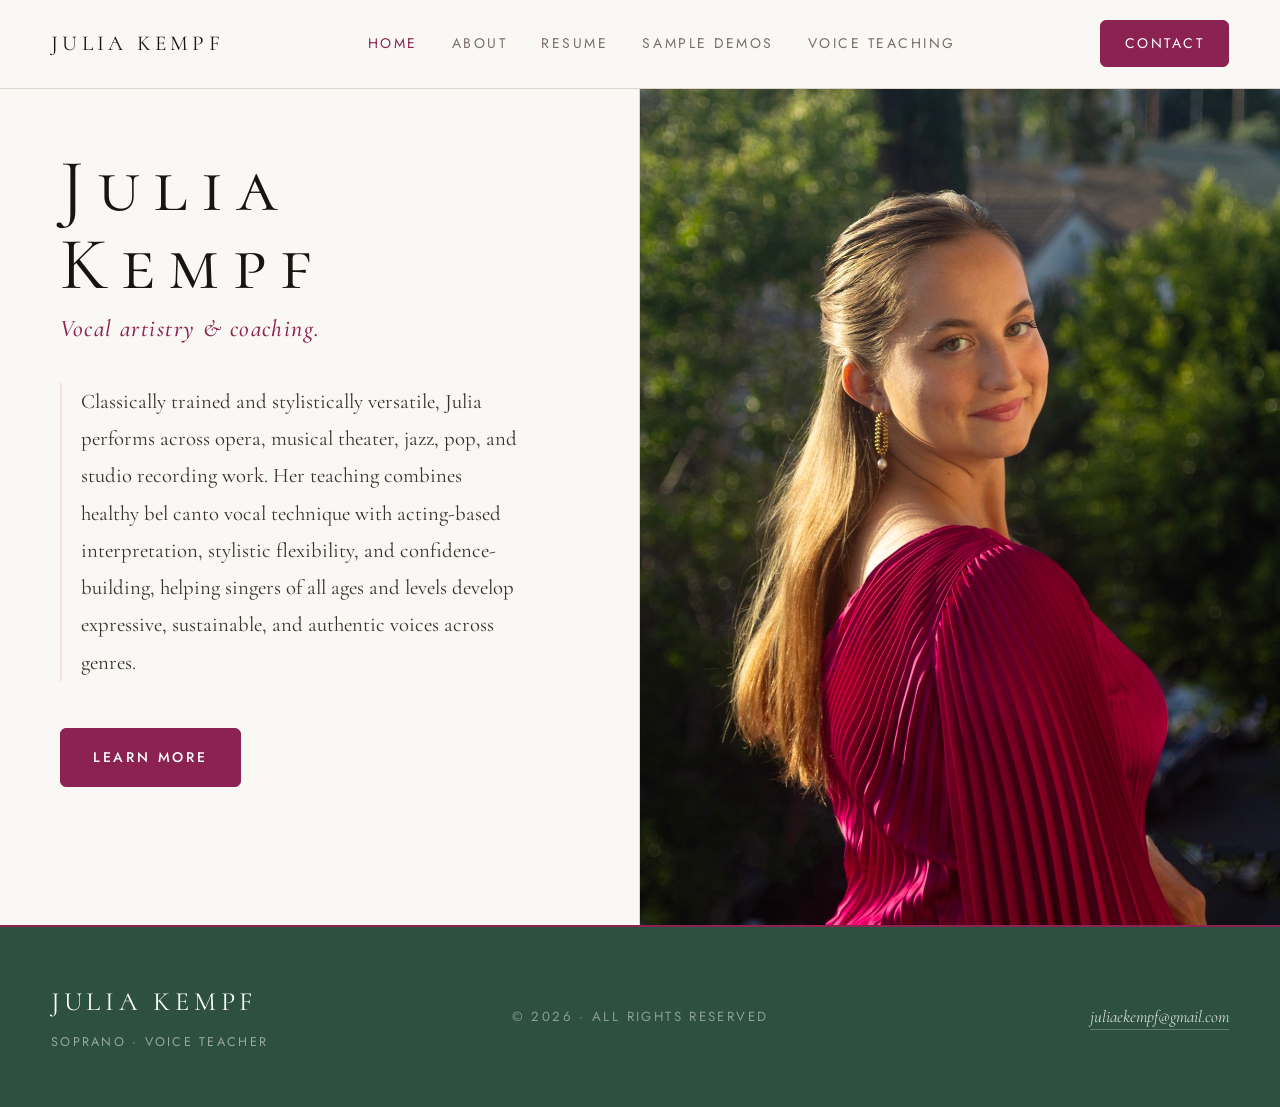
==== commit 9bfd96d9: "Rename Repertoire → Resume; capitalize Sample Demos; demos tweaks - Renamed repertoire.html → resume" ====
--- a/index.html
+++ b/index.html
@@ -16,8 +16,8 @@
   <ul>
     <li><a href="index.html" class="active">Home</a></li>
     <li><a href="about.html">About</a></li>
-    <li><a href="repertoire.html">Repertoire</a></li>
-    <li><a href="demos.html">Sample demos</a></li>
+    <li><a href="resume.html">Resume</a></li>
+    <li><a href="demos.html">Sample Demos</a></li>
     <li><a href="teaching.html">Voice Teaching</a></li>
   </ul>
   <a class="cta" href="contact.html">Contact</a>
--- a/styles.css
+++ b/styles.css
@@ -114,8 +114,8 @@
   display:grid;grid-template-columns:1fr 1fr;padding:0;
 }
 .hero .words{
-  padding:6rem 4.5rem 6rem 3.5rem;
-  display:flex;flex-direction:column;justify-content:center;
+  padding:3.5rem 4.5rem 5rem 3.5rem;
+  display:flex;flex-direction:column;justify-content:flex-start;
   border-right:1px solid var(--border);
 }
 .words .kicker{color:var(--green-mid)}
@@ -137,7 +137,7 @@
 }
 .hero-ctas{display:flex;gap:.9rem;flex-wrap:wrap}
 .hero .photo{
-  position:relative;overflow:hidden;background:var(--green);
+  position:relative;overflow:hidden;background:var(--cream);
   display:flex;align-items:center;justify-content:center;
 }
 .hero .photo img{
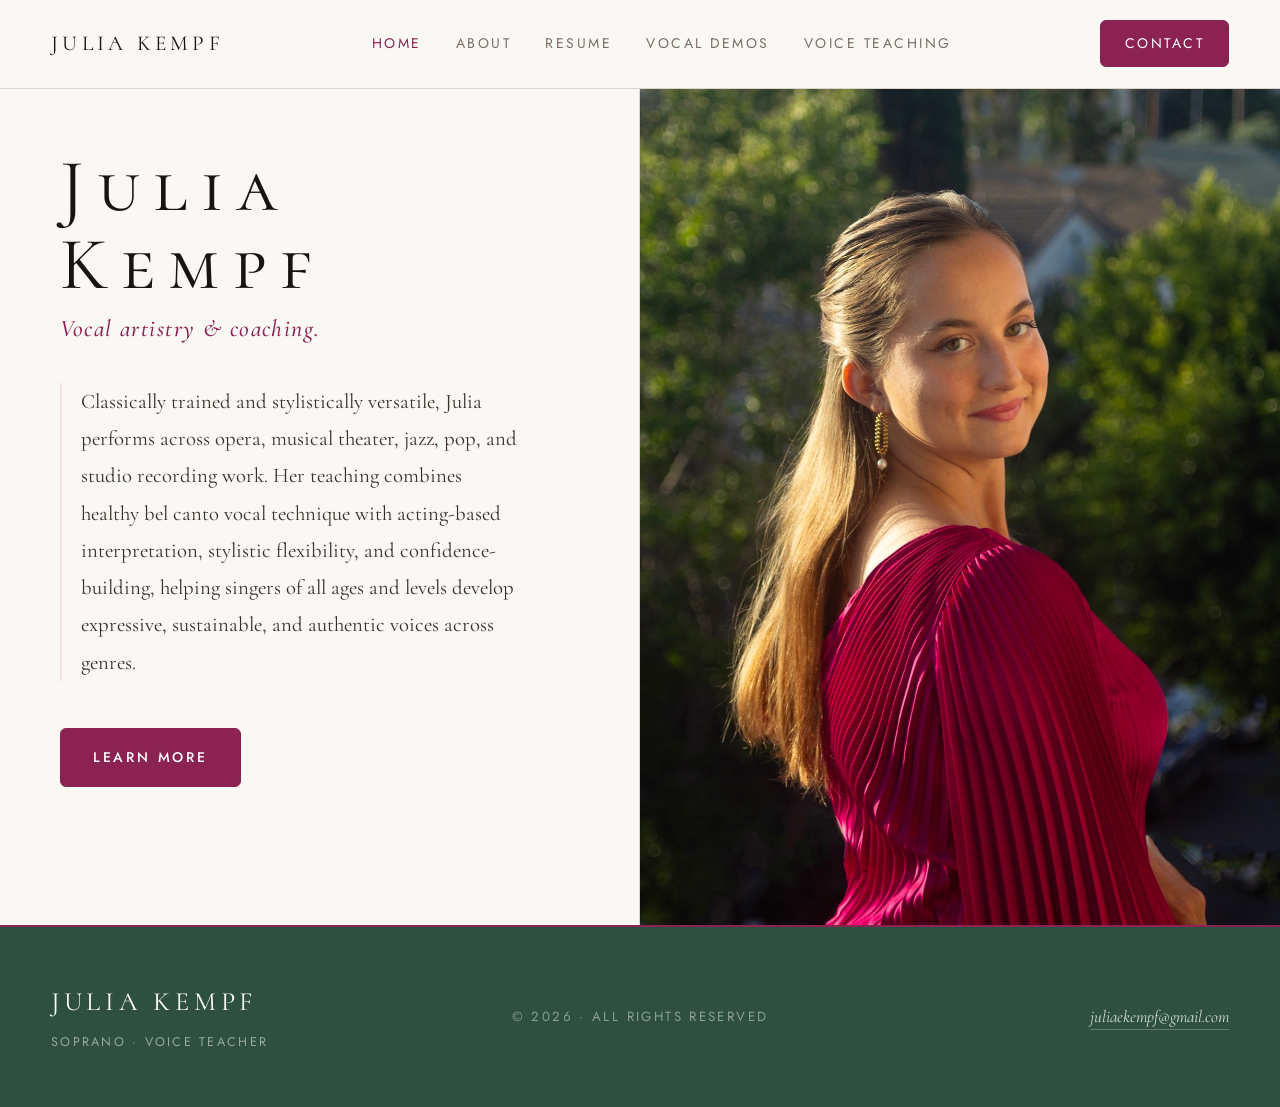
==== commit 6a10c030: "Rename Sample Demos to Vocal Demos Co-Authored-By: Claude Opus 5 <noreply@anthropic.com>" ====
--- a/index.html
+++ b/index.html
@@ -13,12 +13,17 @@
 
 <nav class="top">
   <a class="mark" href="index.html">Julia Kempf</a>
+  <input type="checkbox" id="nav-toggle" class="nav-toggle" aria-hidden="true">
+  <label for="nav-toggle" class="nav-hamburger" aria-label="Toggle menu">
+    <span></span><span></span><span></span>
+  </label>
   <ul>
     <li><a href="index.html" class="active">Home</a></li>
     <li><a href="about.html">About</a></li>
     <li><a href="resume.html">Resume</a></li>
-    <li><a href="demos.html">Sample Demos</a></li>
+    <li><a href="demos.html">Vocal Demos</a></li>
     <li><a href="teaching.html">Voice Teaching</a></li>
+    <li class="mobile-only"><a href="contact.html">Contact</a></li>
   </ul>
   <a class="cta" href="contact.html">Contact</a>
 </nav>
--- a/styles.css
+++ b/styles.css
@@ -241,10 +241,22 @@
 .demo .thumb.t-sacred  {background:linear-gradient(135deg,#162418 0%,#2D5040 100%)}
 .demo .thumb.t-pop     {background:linear-gradient(135deg,#3A1830 0%,#8B2252 100%)}
 .demo .thumb.t-session {background:linear-gradient(135deg,#1F2A22 0%,#4E8A6A 100%)}
+.demo .thumb img,
+.demo .thumb iframe{
+  position:absolute;inset:0;width:100%;height:100%;
+  border:0;object-fit:cover;display:block;
+}
+.demo .thumb:has(img)::after{
+  content:"";position:absolute;inset:0;
+  background:linear-gradient(180deg, rgba(24,20,16,.15) 0%, rgba(24,20,16,.35) 100%);
+  z-index:1;
+}
 .demo .play{
   width:56px;height:56px;border-radius:50%;background:var(--magenta);
   display:flex;align-items:center;justify-content:center;
   transition:transform .25s,background .2s;
+  position:relative;z-index:2;
+  box-shadow:0 6px 20px rgba(0,0,0,.25);
 }
 .demo:hover .play{transform:scale(1.08);background:var(--magenta-dk)}
 .demo .play::after{
@@ -265,7 +277,27 @@
   font-family:var(--serif);font-style:italic;font-weight:400;
   font-size:1rem;color:var(--muted);
 }
-.demo audio{width:100%;margin-top:.75rem;accent-color:var(--magenta)}
+.demo audio{display:none}
+
+/* Hide the decorative play button on cards that have nothing to play */
+.demo:not(:has(audio,iframe)) .play{display:none}
+
+/* Thumb becomes clickable when it has audio or video */
+.demo:has(audio,iframe) .thumb{cursor:pointer}
+
+/* Pause icon (two vertical bars) when an audio card is playing */
+.demo .thumb.playing .play{background:var(--magenta-dk)}
+.demo .thumb.playing .play::after{
+  width:4px;height:14px;border:none;background:#fff;
+  margin-left:-5px;box-shadow:6px 0 0 #fff;
+}
+
+/* Progress bar at bottom of the audio thumb, filled by JS */
+.demo .thumb .progress{
+  position:absolute;left:0;bottom:0;height:3px;
+  width:0;background:var(--magenta);
+  transition:width .1s linear;z-index:3;
+}
 
 /* ─── TEACHING ─── */
 .teaching{background:var(--magenta-pale);border-top:1px solid rgba(139,34,82,.12)}
@@ -313,6 +345,28 @@
 
 /* ─── CONTACT ─── */
 .contact{background:var(--cream)}
+.contact-simple{
+  max-width:900px;margin:0 auto;
+  display:grid;grid-template-columns:1fr 1fr;gap:2rem;
+}
+.contact-simple .item{
+  background:#fff;border:1px solid var(--border);border-radius:6px;
+  padding:2.5rem 2rem;text-align:center;
+}
+.contact-simple strong{
+  display:block;font-family:var(--sans);font-size:.74rem;font-weight:500;
+  letter-spacing:.22em;text-transform:uppercase;color:var(--green-mid);margin-bottom:.8rem;
+}
+.contact-simple a{
+  font-family:var(--serif);font-size:1.5rem;font-weight:400;color:var(--ink);
+  border-bottom:1px solid var(--border);padding-bottom:2px;transition:all .2s;
+  word-break:break-word;
+}
+.contact-simple a:hover{color:var(--magenta);border-color:var(--magenta)}
+@media(max-width:960px){
+  .contact-simple{grid-template-columns:1fr;gap:1.25rem}
+  .contact-simple a{font-size:1.3rem}
+}
 .contact .grid{
   display:grid;grid-template-columns:1.4fr 1fr;gap:5rem;
   max-width:1200px;margin:0 auto;
@@ -380,16 +434,58 @@
 }
 footer.site .f-right a:hover{color:#fff;border-color:#fff}
 
+/* ─── MOBILE NAV (hamburger toggle) ─── */
+.nav-toggle{position:absolute;left:-9999px;opacity:0;pointer-events:none}
+.nav-hamburger{display:none}
+.mobile-only{display:none}
+
 /* ─── RESPONSIVE ─── */
 @media(max-width:960px){
   html{font-size:16px}
-  nav.top{padding:1rem 1.25rem}
-  nav.top ul{display:none}
+  nav.top{padding:.85rem 1.25rem;position:relative}
+
+  /* hide desktop CTA — Contact lives in the dropdown on mobile */
+  nav.top .cta{display:none}
+  .mobile-only{display:list-item}
+
+  /* Hamburger button */
+  .nav-hamburger{
+    display:flex;flex-direction:column;justify-content:center;gap:6px;
+    width:42px;height:42px;padding:0 9px;margin-left:auto;cursor:pointer;
+  }
+  .nav-hamburger span{
+    display:block;width:24px;height:1.5px;background:var(--ink);
+    transition:transform .25s, opacity .2s;transform-origin:center;
+  }
+  .nav-toggle:checked + .nav-hamburger span:nth-child(1){transform:translateY(7.5px) rotate(45deg)}
+  .nav-toggle:checked + .nav-hamburger span:nth-child(2){opacity:0}
+  .nav-toggle:checked + .nav-hamburger span:nth-child(3){transform:translateY(-7.5px) rotate(-45deg)}
+
+  /* Mobile dropdown panel */
+  nav.top ul{
+    display:none;position:absolute;top:100%;left:0;right:0;
+    flex-direction:column;gap:0;
+    background:var(--cream);
+    border-bottom:1px solid var(--border);
+    box-shadow:0 8px 24px rgba(24,20,16,.06);
+    padding:.4rem 0 1rem;text-align:center;z-index:30;
+    font-size:.95rem;letter-spacing:.18em;
+  }
+  .nav-toggle:checked ~ ul{display:flex}
+  nav.top ul li{padding:1rem 0;border-top:1px solid var(--border)}
+  nav.top ul li:first-child{border-top:none}
+  nav.top ul li.mobile-only{
+    margin-top:.4rem;padding:1.1rem 0;
+    color:var(--magenta);font-weight:500;
+    border-top:1px solid var(--magenta-pale);
+    background:#fff;
+  }
+  nav.top ul li.mobile-only a{color:var(--magenta)}
   section{padding:4rem 1.5rem}
   .page-header{padding:3rem 1.5rem 2rem}
   .hero{grid-template-columns:1fr;min-height:auto}
-  .hero .words{padding:3.5rem 1.5rem;border-right:none;border-bottom:1px solid var(--border)}
-  .hero .photo{aspect-ratio:4/5}
+  .hero .photo{order:1;aspect-ratio:4/5;border-bottom:1px solid var(--border)}
+  .hero .words{order:2;padding:3.5rem 1.5rem;border-right:none}
   .about .grid,.teaching .grid,.contact .grid{grid-template-columns:1fr;gap:2.5rem}
   .documents{padding:3rem 1.5rem}
   .doc .pdf-frame{height:60vh;min-height:480px}
